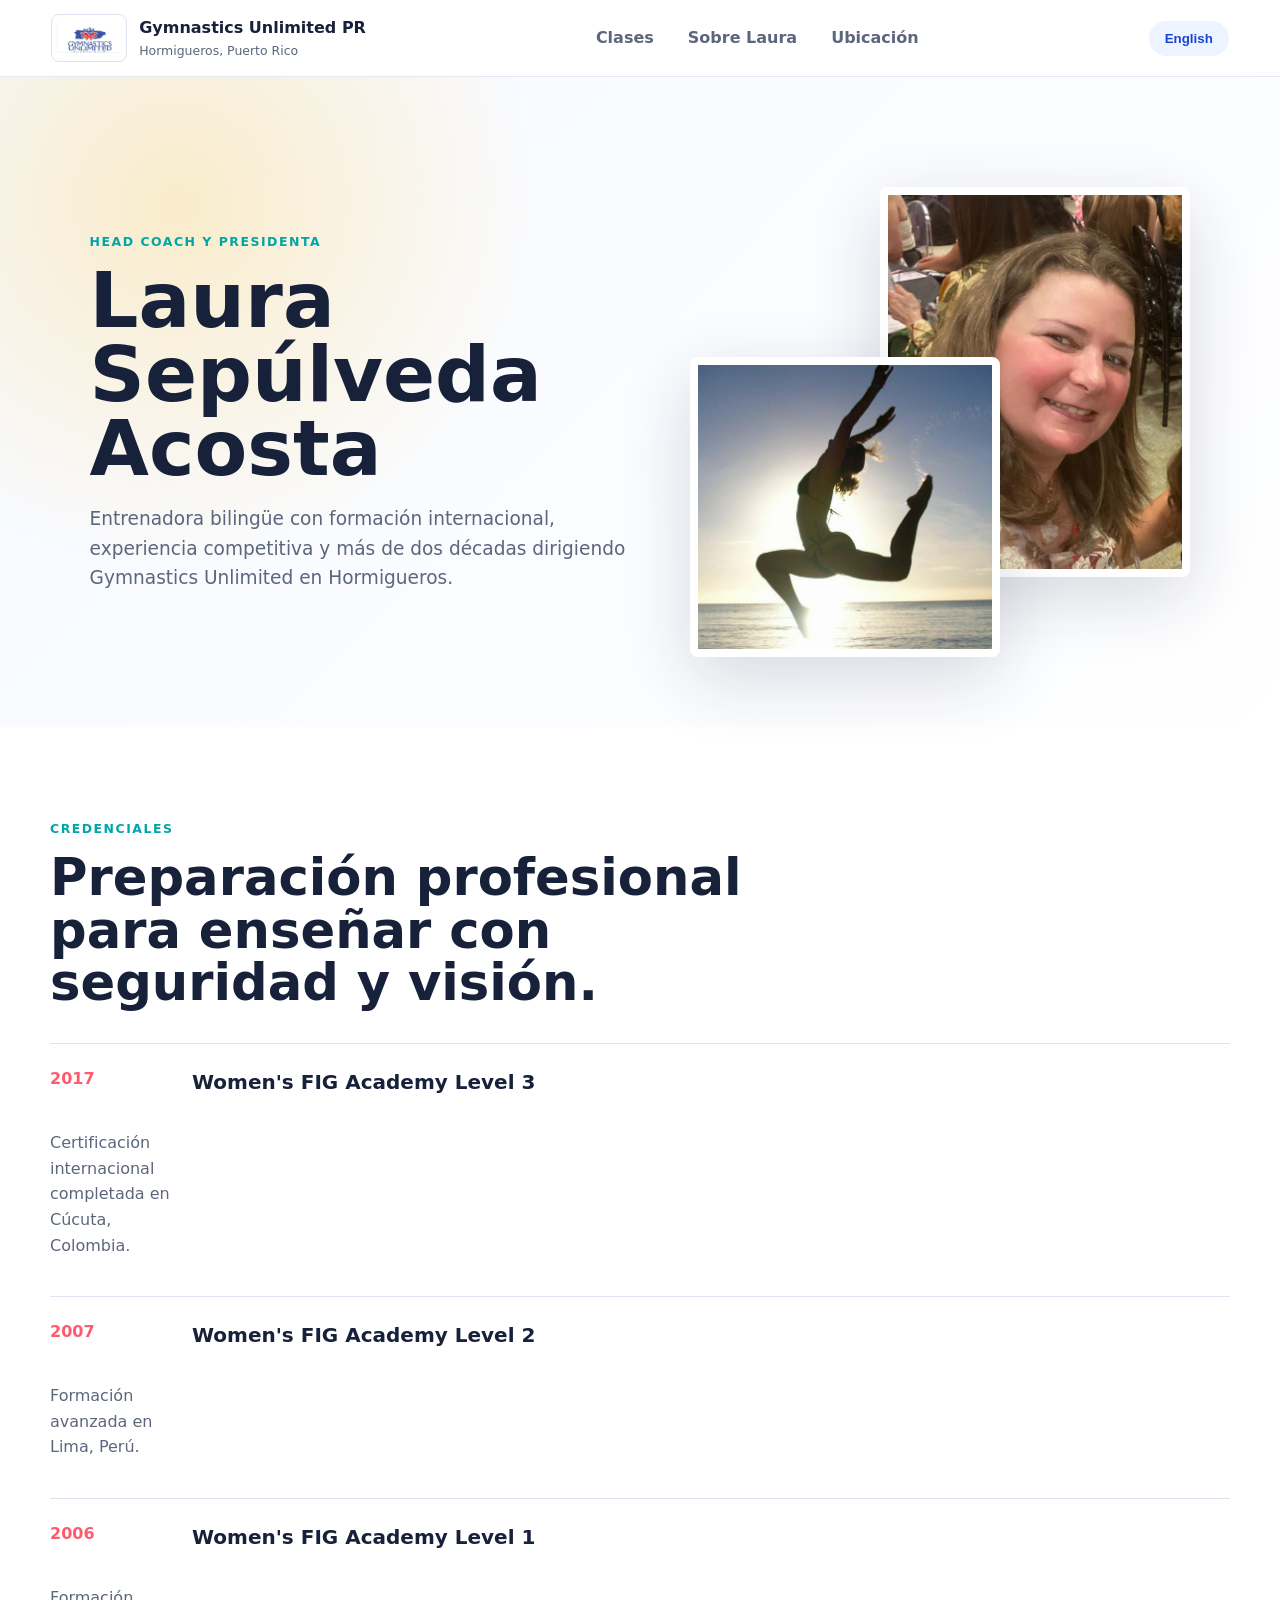
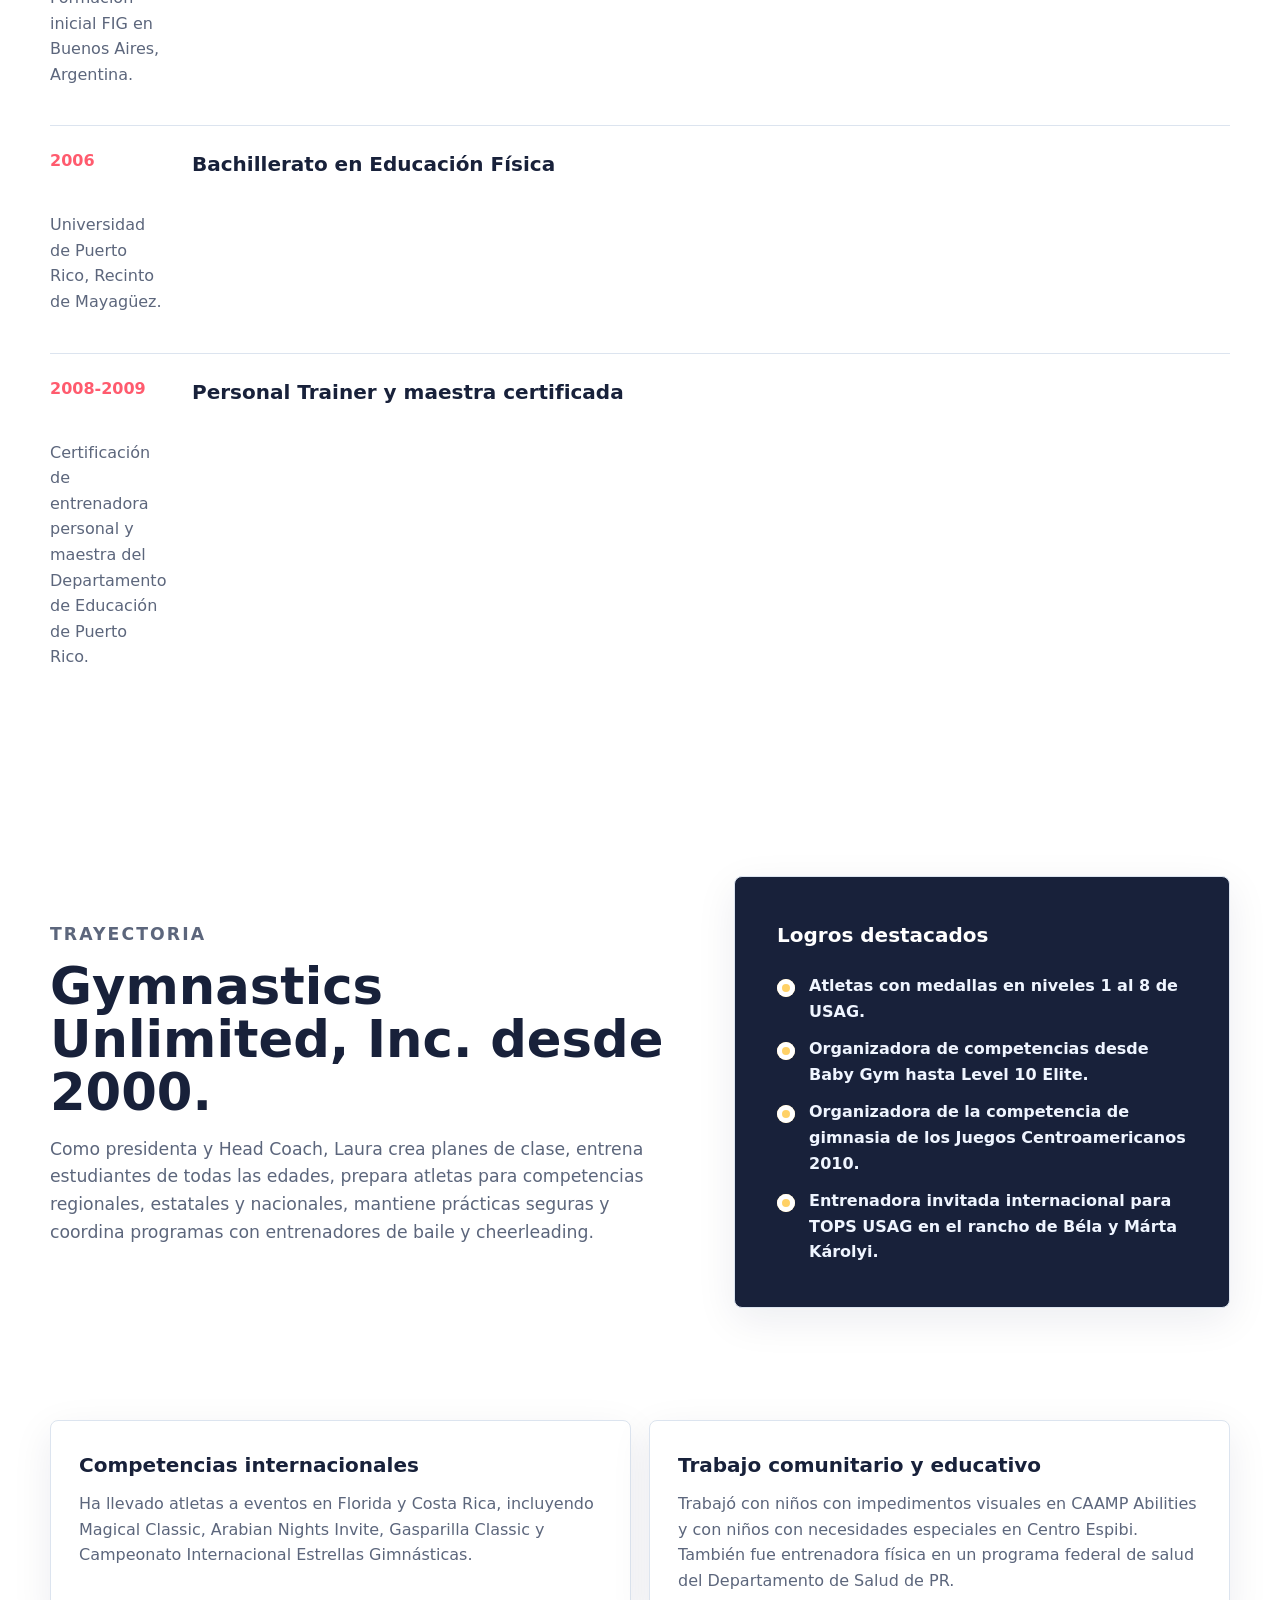
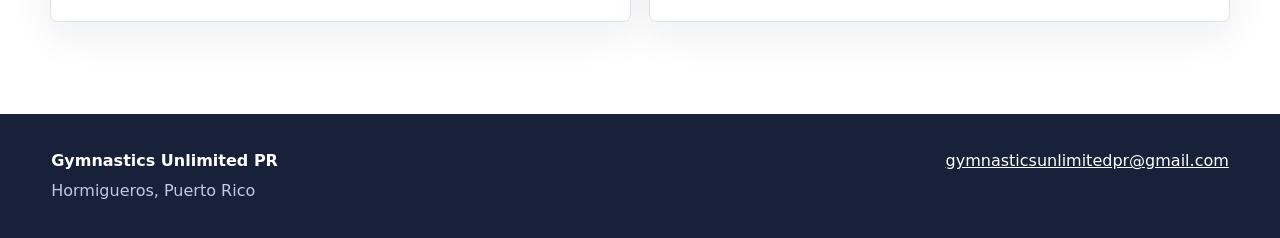
==== about.html @ 0b285df5 "Build Gymnastics Unlimited PR website" ====
<!doctype html>
<html lang="es">
  <head>
    <meta charset="utf-8" />
    <meta name="viewport" content="width=device-width, initial-scale=1" />
    <title>Sobre Laura | Gymnastics Unlimited PR</title>
    <meta name="description" content="Experiencia, certificaciones y logros de Laura Sepulveda Acosta, head coach de Gymnastics Unlimited PR." />
    <link rel="stylesheet" href="styles.css" />
  </head>
  <body>
    <header class="site-header">
      <a class="brand" href="index.html">
        <img class="brand-logo" src="assets/gymnastics-unlimited-logo.jpg" alt="Gymnastics Unlimited Puerto Rico logo" />
        <span><strong>Gymnastics Unlimited PR</strong><small>Hormigueros, Puerto Rico</small></span>
      </a>
      <nav class="nav" aria-label="Main navigation">
        <a href="index.html" data-es="Clases" data-en="Classes">Clases</a>
        <a href="about.html" data-es="Sobre Laura" data-en="About Laura">Sobre Laura</a>
        <a href="location.html" data-es="Ubicación" data-en="Location">Ubicación</a>
      </nav>
      <button class="lang-toggle" type="button" aria-label="Switch language"><span data-lang-label>English</span></button>
    </header>

    <main>
      <section class="page-hero about-hero">
        <div class="about-hero-copy">
          <p class="eyebrow" data-es="Head Coach y presidenta" data-en="Head Coach and president">Head Coach y presidenta</p>
          <h1 data-es="Laura Sepúlveda Acosta" data-en="Laura Sepulveda Acosta">Laura Sepúlveda Acosta</h1>
          <p
            data-es="Entrenadora bilingüe con formación internacional, experiencia competitiva y más de dos décadas dirigiendo Gymnastics Unlimited en Hormigueros."
            data-en="A bilingual coach with international training, competitive experience, and more than two decades leading Gymnastics Unlimited in Hormigueros."
          >
            Entrenadora bilingüe con formación internacional, experiencia competitiva y más de dos décadas dirigiendo Gymnastics Unlimited en Hormigueros.
          </p>
        </div>
        <div class="about-photo-stack" aria-label="Fotos de Laura Sepulveda Acosta">
          <img class="about-portrait" src="assets/laura-portrait.jpg" alt="Retrato de Laura Sepulveda Acosta" />
          <img class="about-action" src="assets/laura-gymnastics-action.jpg" alt="Laura realizando una figura gimnastica frente al mar" />
        </div>
      </section>

      <section class="section timeline-section">
        <div class="section-heading">
          <p class="eyebrow" data-es="Credenciales" data-en="Credentials">Credenciales</p>
          <h2 data-es="Preparación profesional para enseñar con seguridad y visión." data-en="Professional preparation to teach with safety and vision.">
            Preparación profesional para enseñar con seguridad y visión.
          </h2>
        </div>

        <div class="timeline">
          <article>
            <span>2017</span>
            <h3 data-es="Women's FIG Academy Level 3" data-en="Women's FIG Academy Level 3">Women's FIG Academy Level 3</h3>
            <p data-es="Certificación internacional completada en Cúcuta, Colombia." data-en="International certification completed in Cucuta, Colombia.">Certificación internacional completada en Cúcuta, Colombia.</p>
          </article>
          <article>
            <span>2007</span>
            <h3 data-es="Women's FIG Academy Level 2" data-en="Women's FIG Academy Level 2">Women's FIG Academy Level 2</h3>
            <p data-es="Formación avanzada en Lima, Perú." data-en="Advanced training in Lima, Peru.">Formación avanzada en Lima, Perú.</p>
          </article>
          <article>
            <span>2006</span>
            <h3 data-es="Women's FIG Academy Level 1" data-en="Women's FIG Academy Level 1">Women's FIG Academy Level 1</h3>
            <p data-es="Formación inicial FIG en Buenos Aires, Argentina." data-en="FIG foundational training in Buenos Aires, Argentina.">Formación inicial FIG en Buenos Aires, Argentina.</p>
          </article>
          <article>
            <span>2006</span>
            <h3 data-es="Bachillerato en Educación Física" data-en="Bachelor's in Physical Education">Bachillerato en Educación Física</h3>
            <p data-es="Universidad de Puerto Rico, Recinto de Mayagüez." data-en="University of Puerto Rico, Mayaguez Campus.">Universidad de Puerto Rico, Recinto de Mayagüez.</p>
          </article>
          <article>
            <span>2008-2009</span>
            <h3 data-es="Personal Trainer y maestra certificada" data-en="Personal trainer and certified teacher">Personal Trainer y maestra certificada</h3>
            <p data-es="Certificación de entrenadora personal y maestra del Departamento de Educación de Puerto Rico." data-en="Personal trainer certification and certified teacher with Puerto Rico's Department of Education.">
              Certificación de entrenadora personal y maestra del Departamento de Educación de Puerto Rico.
            </p>
          </article>
        </div>
      </section>

      <section class="section split">
        <div>
          <p class="eyebrow" data-es="Trayectoria" data-en="Experience">Trayectoria</p>
          <h2 data-es="Gymnastics Unlimited, Inc. desde 2000." data-en="Gymnastics Unlimited, Inc. since 2000.">Gymnastics Unlimited, Inc. desde 2000.</h2>
          <p
            data-es="Como presidenta y Head Coach, Laura crea planes de clase, entrena estudiantes de todas las edades, prepara atletas para competencias regionales, estatales y nacionales, mantiene prácticas seguras y coordina programas con entrenadores de baile y cheerleading."
            data-en="As president and Head Coach, Laura creates lesson plans, coaches students of all ages, prepares athletes for regional, state, and national competitions, maintains safe practices, and coordinates programs with dance and cheerleading coaches."
          >
            Como presidenta y Head Coach, Laura crea planes de clase, entrena estudiantes de todas las edades, prepara atletas para competencias regionales, estatales y nacionales, mantiene prácticas seguras y coordina programas con entrenadores de baile y cheerleading.
          </p>
        </div>
        <div class="panel accent">
          <h3 data-es="Logros destacados" data-en="Selected achievements">Logros destacados</h3>
          <ul class="check-list">
            <li data-es="Atletas con medallas en niveles 1 al 8 de USAG." data-en="Athletes with medals in USAG Levels 1 through 8.">Atletas con medallas en niveles 1 al 8 de USAG.</li>
            <li data-es="Organizadora de competencias desde Baby Gym hasta Level 10 Elite." data-en="Organizer of competitions from Baby Gym to Level 10 Elite.">Organizadora de competencias desde Baby Gym hasta Level 10 Elite.</li>
            <li data-es="Organizadora de la competencia de gimnasia de los Juegos Centroamericanos 2010." data-en="Organizer of the gymnastics competition at the 2010 Central American Games.">Organizadora de la competencia de gimnasia de los Juegos Centroamericanos 2010.</li>
            <li data-es="Entrenadora invitada internacional para TOPS USAG en el rancho de Béla y Márta Károlyi." data-en="Invited international coach for TOPS USAG at Bela and Marta Karolyi Ranch.">Entrenadora invitada internacional para TOPS USAG en el rancho de Béla y Márta Károlyi.</li>
          </ul>
        </div>
      </section>

      <section class="section event-grid">
        <article>
          <h3 data-es="Competencias internacionales" data-en="International competitions">Competencias internacionales</h3>
          <p data-es="Ha llevado atletas a eventos en Florida y Costa Rica, incluyendo Magical Classic, Arabian Nights Invite, Gasparilla Classic y Campeonato Internacional Estrellas Gimnásticas." data-en="She has led athletes to events in Florida and Costa Rica, including Magical Classic, Arabian Nights Invite, Gasparilla Classic, and Campeonato Internacional Estrellas Gimnasticas.">
            Ha llevado atletas a eventos en Florida y Costa Rica, incluyendo Magical Classic, Arabian Nights Invite, Gasparilla Classic y Campeonato Internacional Estrellas Gimnásticas.
          </p>
        </article>
        <article>
          <h3 data-es="Trabajo comunitario y educativo" data-en="Community and education work">Trabajo comunitario y educativo</h3>
          <p data-es="Trabajó con niños con impedimentos visuales en CAAMP Abilities y con niños con necesidades especiales en Centro Espibi. También fue entrenadora física en un programa federal de salud del Departamento de Salud de PR." data-en="She worked with visually impaired children at CAAMP Abilities and with children with special needs at Centro Espibi. She also served as a physical fitness trainer in a federal health program with Puerto Rico's Health Department.">
            Trabajó con niños con impedimentos visuales en CAAMP Abilities y con niños con necesidades especiales en Centro Espibi. También fue entrenadora física en un programa federal de salud del Departamento de Salud de PR.
          </p>
        </article>
      </section>
    </main>

    <footer class="footer">
      <div><strong>Gymnastics Unlimited PR</strong><p>Hormigueros, Puerto Rico</p></div>
      <a href="mailto:gymnasticsunlimitedpr@gmail.com">gymnasticsunlimitedpr@gmail.com</a>
    </footer>

    <script src="script.js"></script>
  </body>
</html>
---- styles.css ----
:root {
  --ink: #18213a;
  --muted: #5c667c;
  --surface: #ffffff;
  --soft: #f4f7fb;
  --line: #dce4ef;
  --coral: #ff5b6e;
  --blue: #1746d3;
  --teal: #00a6a6;
  --yellow: #ffd166;
  --shadow: 0 22px 70px rgba(18, 30, 64, 0.16);
}

* {
  box-sizing: border-box;
}

body {
  margin: 0;
  font-family: Inter, ui-sans-serif, system-ui, -apple-system, BlinkMacSystemFont, "Segoe UI", sans-serif;
  color: var(--ink);
  background: var(--surface);
  line-height: 1.6;
}

a {
  color: inherit;
}

.site-header {
  position: sticky;
  top: 0;
  z-index: 20;
  display: flex;
  align-items: center;
  justify-content: space-between;
  gap: 24px;
  padding: 14px clamp(18px, 4vw, 54px);
  background: rgba(255, 255, 255, 0.92);
  border-bottom: 1px solid rgba(220, 228, 239, 0.8);
  backdrop-filter: blur(18px);
}

.brand {
  display: inline-flex;
  align-items: center;
  gap: 12px;
  text-decoration: none;
  min-width: 230px;
}

.brand-logo {
  width: 76px;
  height: 48px;
  object-fit: contain;
  background: #fff;
  border: 1px solid var(--line);
  border-radius: 8px;
  padding: 4px;
}

.brand strong,
.brand small {
  display: block;
}

.brand small {
  color: var(--muted);
  font-size: 0.78rem;
}

.nav {
  display: flex;
  align-items: center;
  gap: clamp(14px, 3vw, 34px);
  font-weight: 750;
}

.nav a {
  text-decoration: none;
  color: var(--muted);
}

.nav a:hover {
  color: var(--blue);
}

.lang-toggle,
.button {
  border: 0;
  border-radius: 999px;
  font-weight: 850;
  cursor: pointer;
}

.lang-toggle {
  padding: 10px 16px;
  color: var(--blue);
  background: #edf3ff;
}

.hero {
  position: relative;
  min-height: 760px;
  display: grid;
  align-items: center;
  overflow: hidden;
}

.hero-image,
.hero-overlay {
  position: absolute;
  inset: 0;
}

.hero-image {
  width: 100%;
  height: 100%;
  object-fit: cover;
}

.hero-overlay {
  background:
    linear-gradient(90deg, rgba(255, 255, 255, 0.98) 0%, rgba(255, 255, 255, 0.86) 42%, rgba(255, 255, 255, 0.12) 78%),
    linear-gradient(180deg, rgba(23, 70, 211, 0.08), rgba(255, 91, 110, 0.12));
}

.hero-content {
  position: relative;
  z-index: 2;
  width: min(760px, calc(100% - 36px));
  margin-left: clamp(18px, 7vw, 92px);
  padding: 80px 0;
}

.eyebrow {
  margin: 0 0 12px;
  color: var(--teal);
  font-size: 0.78rem;
  font-weight: 900;
  letter-spacing: 0.12em;
  text-transform: uppercase;
}

h1,
h2,
h3,
p {
  overflow-wrap: anywhere;
}

h1 {
  margin: 0;
  max-width: 780px;
  font-size: clamp(2.55rem, 6vw, 5.8rem);
  line-height: 0.96;
  letter-spacing: 0;
}

h2 {
  margin: 0;
  font-size: clamp(2rem, 4vw, 3.45rem);
  line-height: 1.03;
  letter-spacing: 0;
}

h3 {
  margin: 0 0 10px;
  font-size: 1.25rem;
}

.hero-copy {
  max-width: 680px;
  margin: 24px 0 0;
  color: #34405a;
  font-size: 1.12rem;
}

.hero-actions,
.quick-facts {
  display: flex;
  flex-wrap: wrap;
  gap: 12px;
}

.hero-actions {
  margin-top: 32px;
}

.button {
  display: inline-flex;
  justify-content: center;
  align-items: center;
  min-height: 48px;
  padding: 13px 22px;
  text-decoration: none;
}

.button.primary {
  color: #fff;
  background: var(--blue);
  box-shadow: 0 14px 30px rgba(23, 70, 211, 0.28);
}

.button.secondary {
  color: var(--ink);
  background: #fff;
  border: 1px solid var(--line);
}

.button.full {
  width: 100%;
}

.quick-facts {
  margin-top: 28px;
}

.quick-facts span {
  padding: 9px 13px;
  color: var(--ink);
  background: rgba(255, 255, 255, 0.86);
  border: 1px solid rgba(220, 228, 239, 0.92);
  border-radius: 999px;
  font-weight: 800;
}

.section {
  width: min(1180px, calc(100% - 36px));
  margin: 0 auto;
  padding: 92px 0;
}

.intro,
.split,
.location-layout {
  display: grid;
  grid-template-columns: minmax(0, 1fr) minmax(320px, 0.8fr);
  gap: clamp(26px, 5vw, 72px);
  align-items: center;
}

.intro p:last-child,
.split p {
  color: var(--muted);
  font-size: 1.08rem;
}

.section-heading {
  max-width: 760px;
  margin-bottom: 34px;
}

.program-grid {
  display: grid;
  grid-template-columns: repeat(4, minmax(0, 1fr));
  gap: 18px;
}

.program-card,
.panel,
.price-card,
.directions-card,
.event-grid article {
  background: var(--surface);
  border: 1px solid var(--line);
  border-radius: 8px;
  box-shadow: 0 12px 40px rgba(18, 30, 64, 0.08);
}

.program-card {
  min-height: 260px;
  padding: 24px;
}

.program-card p,
.event-grid p,
.timeline p {
  color: var(--muted);
  margin: 0;
}

.card-tag {
  display: inline-flex;
  margin-bottom: 24px;
  padding: 6px 10px;
  color: var(--blue);
  background: #edf3ff;
  border-radius: 999px;
  font-size: 0.75rem;
  font-weight: 900;
}

.panel,
.price-card,
.directions-card {
  padding: clamp(24px, 4vw, 42px);
}

.panel.accent {
  background: var(--ink);
  color: #fff;
}

.panel.accent .check-list li {
  color: #eff5ff;
}

.check-list {
  display: grid;
  gap: 12px;
  padding: 0;
  margin: 22px 0 0;
  list-style: none;
}

.check-list li {
  position: relative;
  padding-left: 32px;
  color: #34405a;
  font-weight: 750;
}

.check-list li::before {
  content: "";
  position: absolute;
  left: 0;
  top: 0.35em;
  width: 18px;
  height: 18px;
  border-radius: 50%;
  background: var(--yellow);
  box-shadow: inset 0 0 0 5px #fff;
}

.price-card {
  background: linear-gradient(180deg, #1746d3, #0f2a82);
  color: #fff;
  box-shadow: var(--shadow);
}

.price-card p,
.price-card span {
  display: block;
  margin: 0;
}

.price-card strong {
  display: block;
  margin: 8px 0 10px;
  font-size: clamp(3rem, 6vw, 5rem);
  line-height: 1;
}

.price-card hr {
  border: 0;
  border-top: 1px solid rgba(255, 255, 255, 0.24);
  margin: 26px 0;
}

.price-card .button {
  margin-top: 24px;
  background: #fff;
  color: var(--blue);
  box-shadow: none;
}

.proof {
  display: grid;
  grid-template-columns: minmax(0, 1fr) minmax(320px, 0.9fr);
  gap: 36px;
  align-items: center;
  border-top: 1px solid var(--line);
}

.stats {
  display: grid;
  grid-template-columns: repeat(3, 1fr);
  gap: 12px;
}

.stats div {
  padding: 22px;
  background: var(--soft);
  border-radius: 8px;
}

.stats strong,
.stats span {
  display: block;
}

.stats strong {
  color: var(--coral);
  font-size: 2rem;
  line-height: 1;
}

.stats span {
  margin-top: 8px;
  color: var(--muted);
  font-weight: 750;
}

.text-link {
  color: var(--blue);
  font-weight: 900;
}

.page-hero {
  padding: 110px clamp(18px, 7vw, 92px) 70px;
  background: radial-gradient(circle at 14% 20%, rgba(255, 209, 102, 0.34), transparent 30%), linear-gradient(135deg, #f6f9ff, #fff);
}

.about-hero {
  display: grid;
  grid-template-columns: minmax(0, 1fr) minmax(320px, 500px);
  gap: clamp(28px, 5vw, 70px);
  align-items: center;
}

.about-hero-copy {
  min-width: 0;
}

.page-hero.compact {
  padding-bottom: 46px;
}

.page-hero h1,
.page-hero p {
  max-width: 850px;
}

.page-hero p:last-child {
  color: var(--muted);
  font-size: 1.16rem;
}

.about-photo-stack {
  position: relative;
  min-height: 470px;
}

.about-photo-stack img {
  position: absolute;
  display: block;
  width: 62%;
  object-fit: cover;
  border: 8px solid #fff;
  border-radius: 8px;
  box-shadow: var(--shadow);
}

.about-portrait {
  top: 0;
  right: 0;
  height: 390px;
  object-position: center top;
}

.about-action {
  left: 0;
  bottom: 0;
  height: 300px;
  object-position: center;
}

.timeline {
  display: grid;
  gap: 16px;
}

.timeline article {
  display: grid;
  grid-template-columns: 120px minmax(0, 1fr);
  gap: 22px;
  padding: 22px 0;
  border-top: 1px solid var(--line);
}

.timeline span {
  color: var(--coral);
  font-weight: 900;
}

.event-grid {
  display: grid;
  grid-template-columns: repeat(2, 1fr);
  gap: 18px;
  padding-top: 20px;
}

.event-grid article {
  padding: 28px;
}

.map-card {
  min-height: 520px;
  overflow: hidden;
  border-radius: 8px;
  box-shadow: var(--shadow);
}

.map-card iframe {
  width: 100%;
  height: 520px;
  border: 0;
}

address {
  color: var(--muted);
  font-style: normal;
  margin: 18px 0 26px;
}

.directions-card .button + .button {
  margin-top: 12px;
}

.footer {
  display: flex;
  justify-content: space-between;
  gap: 20px;
  padding: 34px clamp(18px, 4vw, 54px);
  color: #fff;
  background: var(--ink);
}

.footer p {
  margin: 4px 0 0;
  color: #bfcae0;
}

@media (max-width: 980px) {
  .site-header {
    flex-wrap: wrap;
  }

  .nav {
    order: 3;
    width: 100%;
    justify-content: space-between;
  }

  .hero {
    min-height: 690px;
  }

  .hero-overlay {
    background: linear-gradient(90deg, rgba(255, 255, 255, 0.98), rgba(255, 255, 255, 0.8));
  }

  .intro,
  .split,
  .proof,
  .location-layout {
    grid-template-columns: 1fr;
  }

  .program-grid {
    grid-template-columns: repeat(2, minmax(0, 1fr));
  }

  .about-hero {
    grid-template-columns: 1fr;
  }

  .about-photo-stack {
    min-height: 420px;
    max-width: 560px;
  }
}

@media (max-width: 640px) {
  .brand {
    min-width: auto;
  }

  .brand-logo {
    width: 58px;
    height: 42px;
  }

  .brand small {
    display: none;
  }

  .site-header {
    gap: 12px;
  }

  .nav {
    gap: 8px;
    font-size: 0.92rem;
  }

  .hero-content {
    margin: 0 auto;
  }

  .program-grid,
  .stats,
  .event-grid {
    grid-template-columns: 1fr;
  }

  .timeline article {
    grid-template-columns: 1fr;
    gap: 4px;
  }

  .about-photo-stack {
    min-height: 560px;
  }

  .about-photo-stack img {
    position: static;
    width: 100%;
    height: auto;
    max-height: 330px;
    margin-bottom: 14px;
  }

  .footer {
    display: block;
  }
}
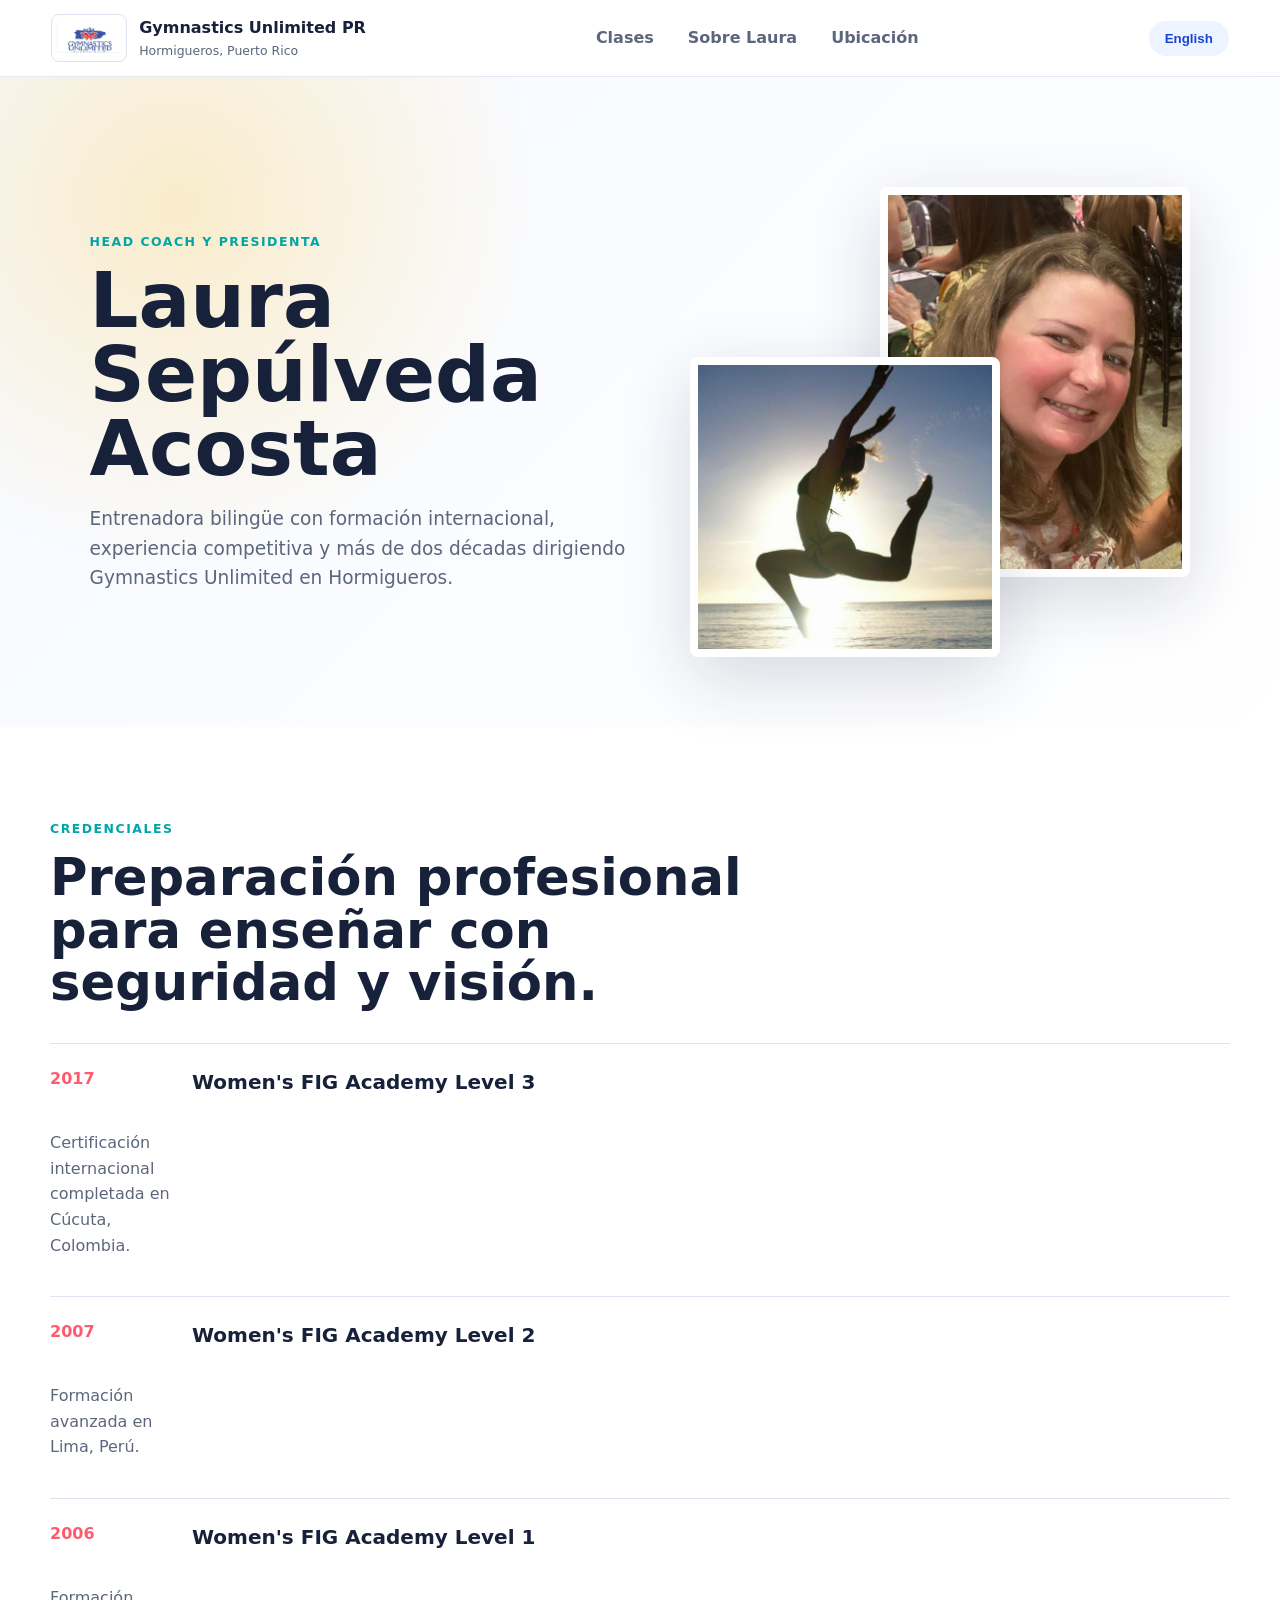
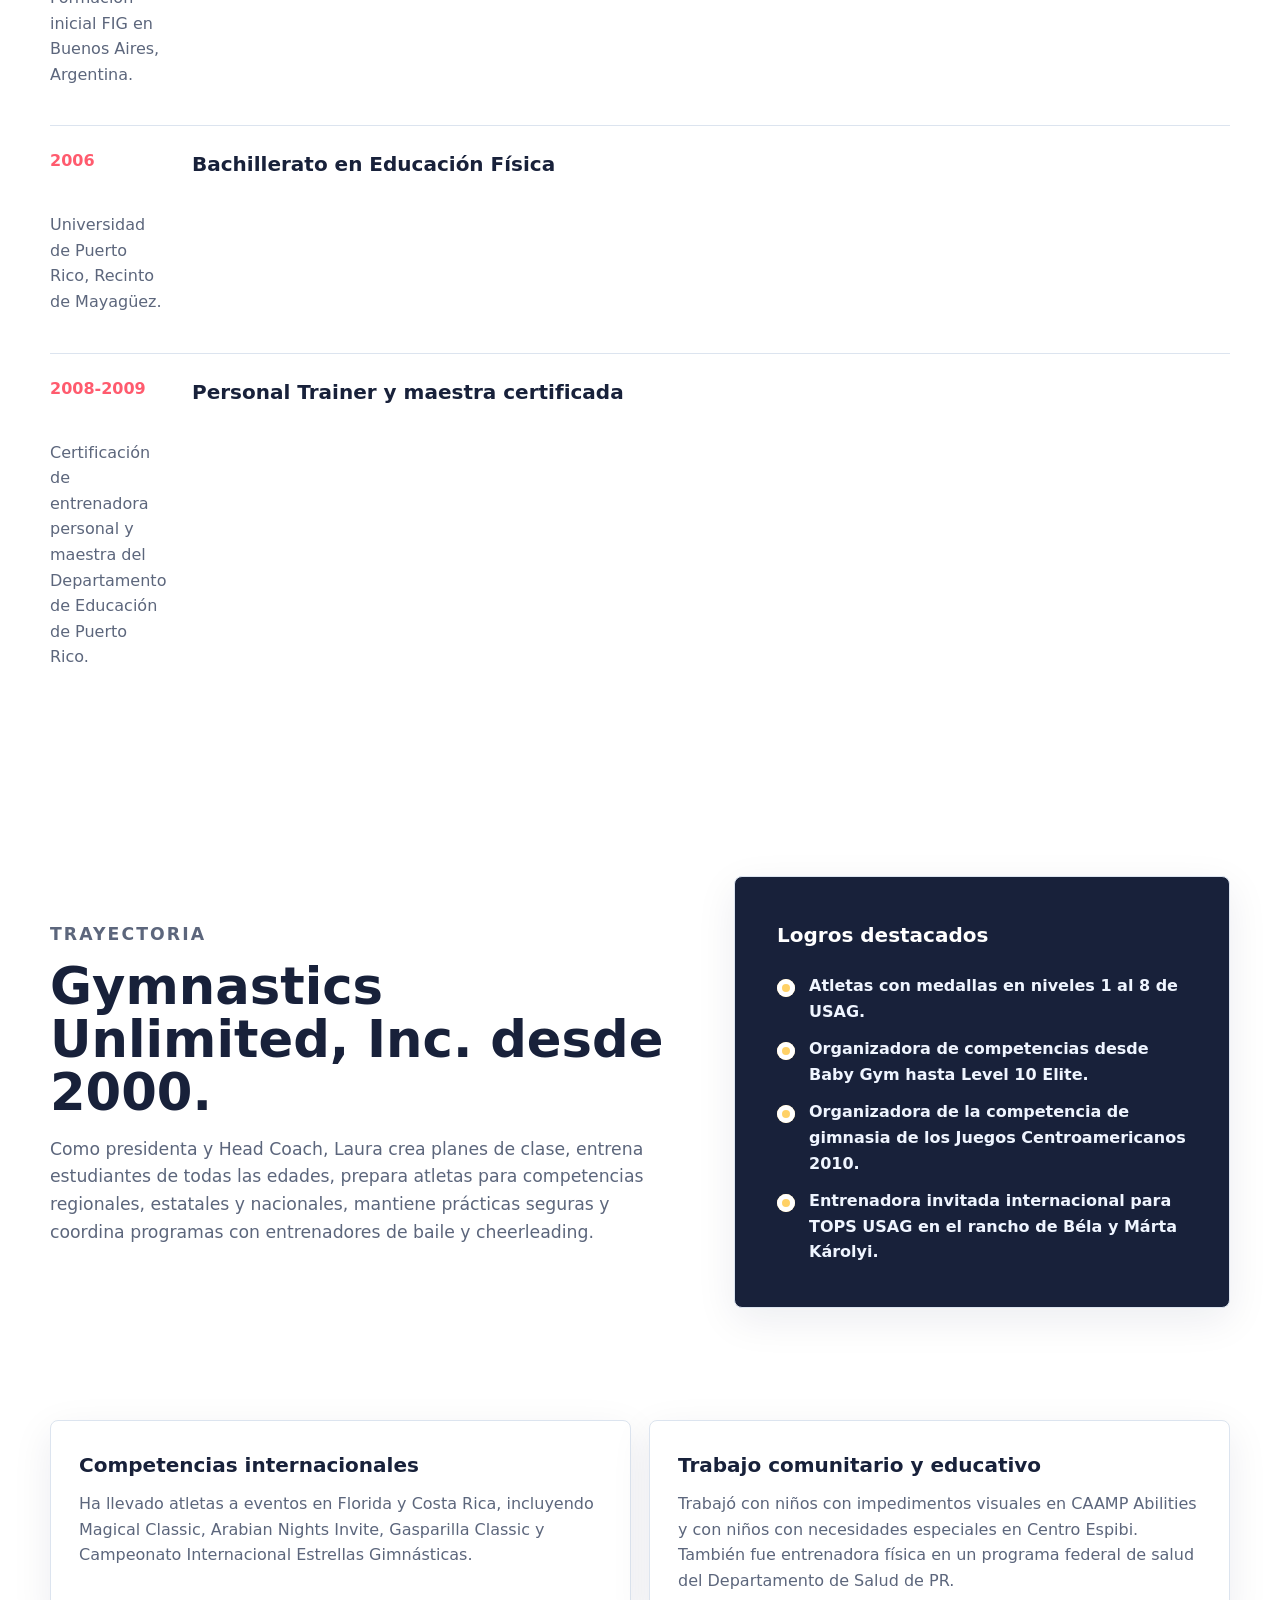
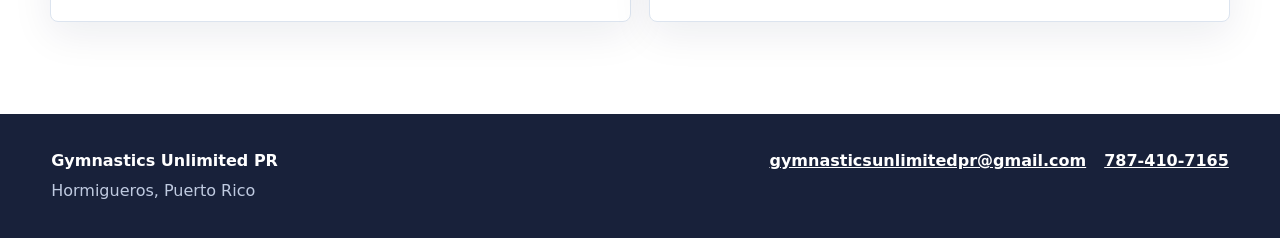
==== commit 22a3206d: "Add phone contact links" ====
--- a/about.html
+++ b/about.html
@@ -118,7 +118,10 @@
 
     <footer class="footer">
       <div><strong>Gymnastics Unlimited PR</strong><p>Hormigueros, Puerto Rico</p></div>
-      <a href="mailto:gymnasticsunlimitedpr@gmail.com">gymnasticsunlimitedpr@gmail.com</a>
+      <div class="footer-contact">
+        <a href="mailto:gymnasticsunlimitedpr@gmail.com">gymnasticsunlimitedpr@gmail.com</a>
+        <a href="tel:+17874107165">787-410-7165</a>
+      </div>
     </footer>
 
     <script src="script.js"></script>
--- a/styles.css
+++ b/styles.css
@@ -365,6 +365,10 @@
   box-shadow: none;
 }
 
+.price-card .button + .button {
+  margin-top: 12px;
+}
+
 .proof {
   display: grid;
   grid-template-columns: minmax(0, 1fr) minmax(320px, 0.9fr);
@@ -532,6 +536,18 @@
   color: #bfcae0;
 }
 
+.footer-contact {
+  display: flex;
+  flex-wrap: wrap;
+  gap: 10px 18px;
+  justify-content: flex-end;
+}
+
+.footer-contact a {
+  color: #fff;
+  font-weight: 800;
+}
+
 @media (max-width: 980px) {
   .site-header {
     flex-wrap: wrap;
@@ -625,4 +641,9 @@
   .footer {
     display: block;
   }
-}
+
+  .footer-contact {
+    justify-content: flex-start;
+    margin-top: 16px;
+  }
+}
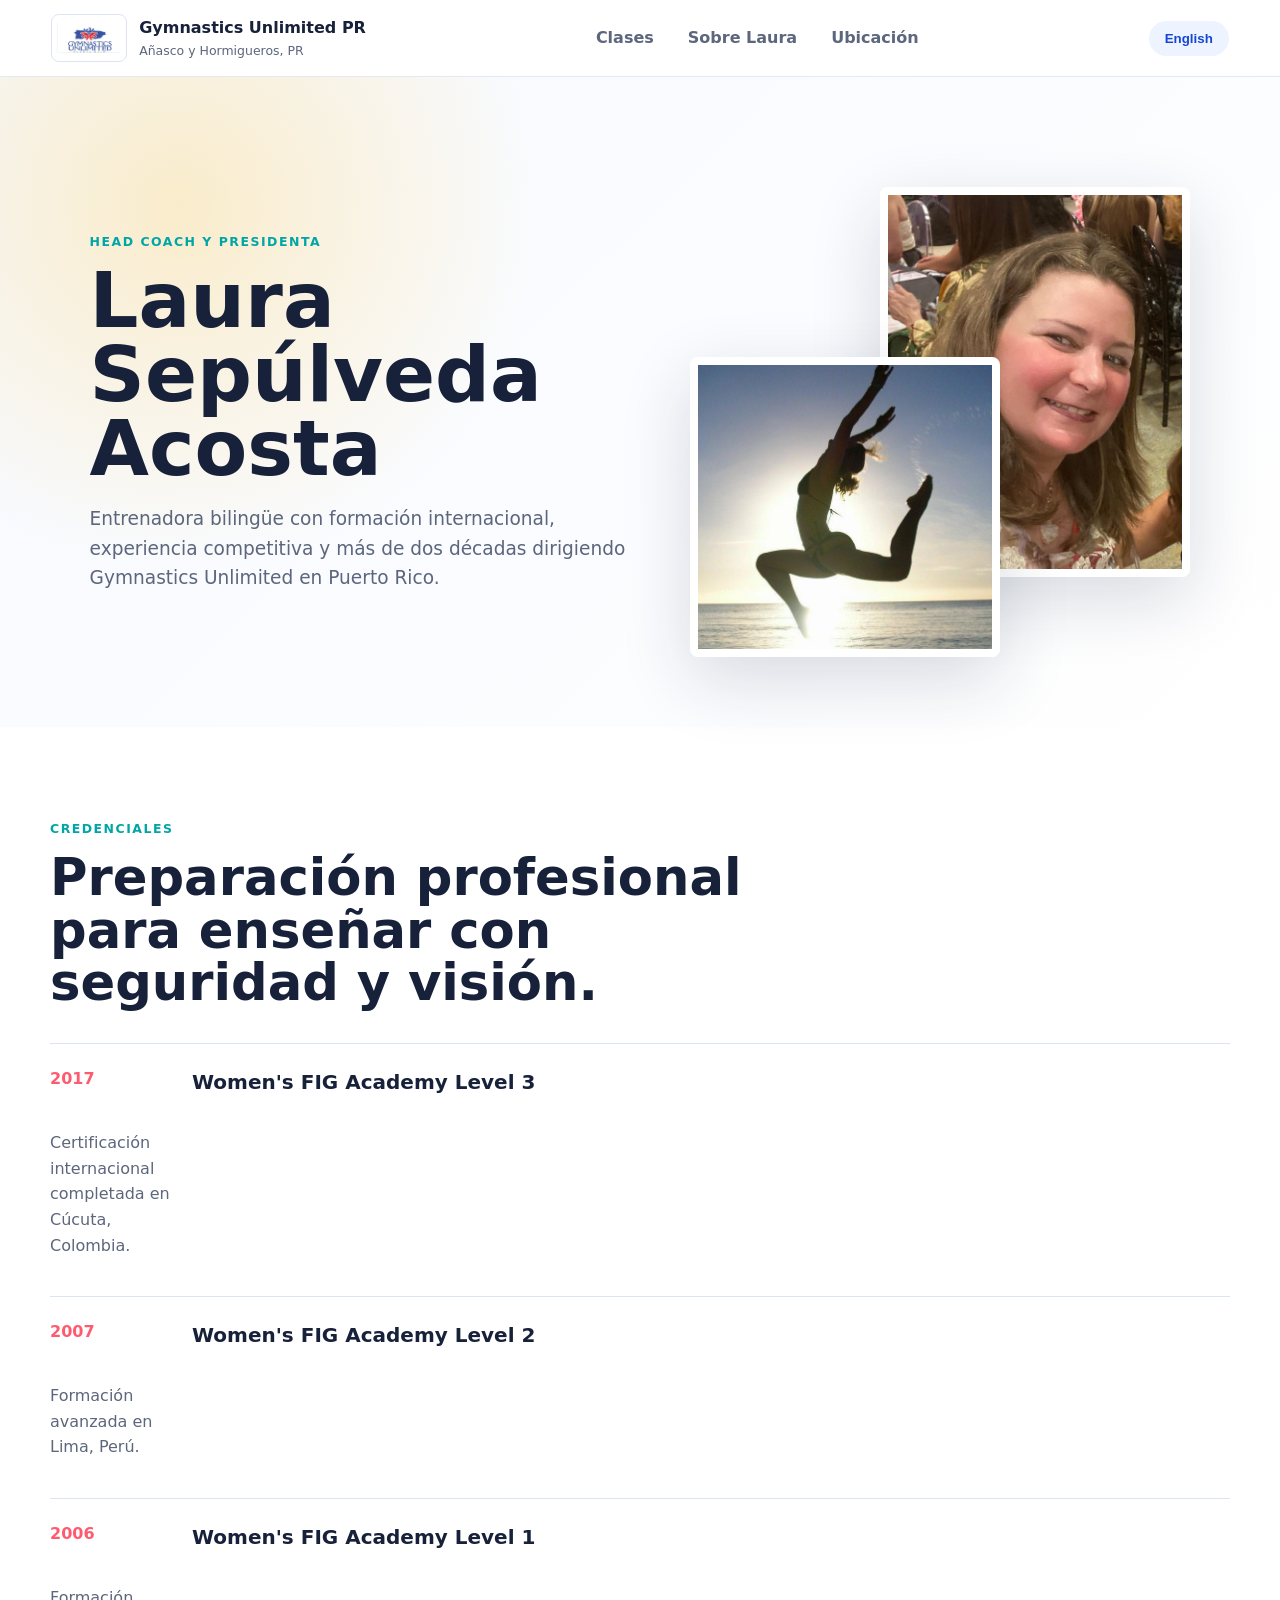
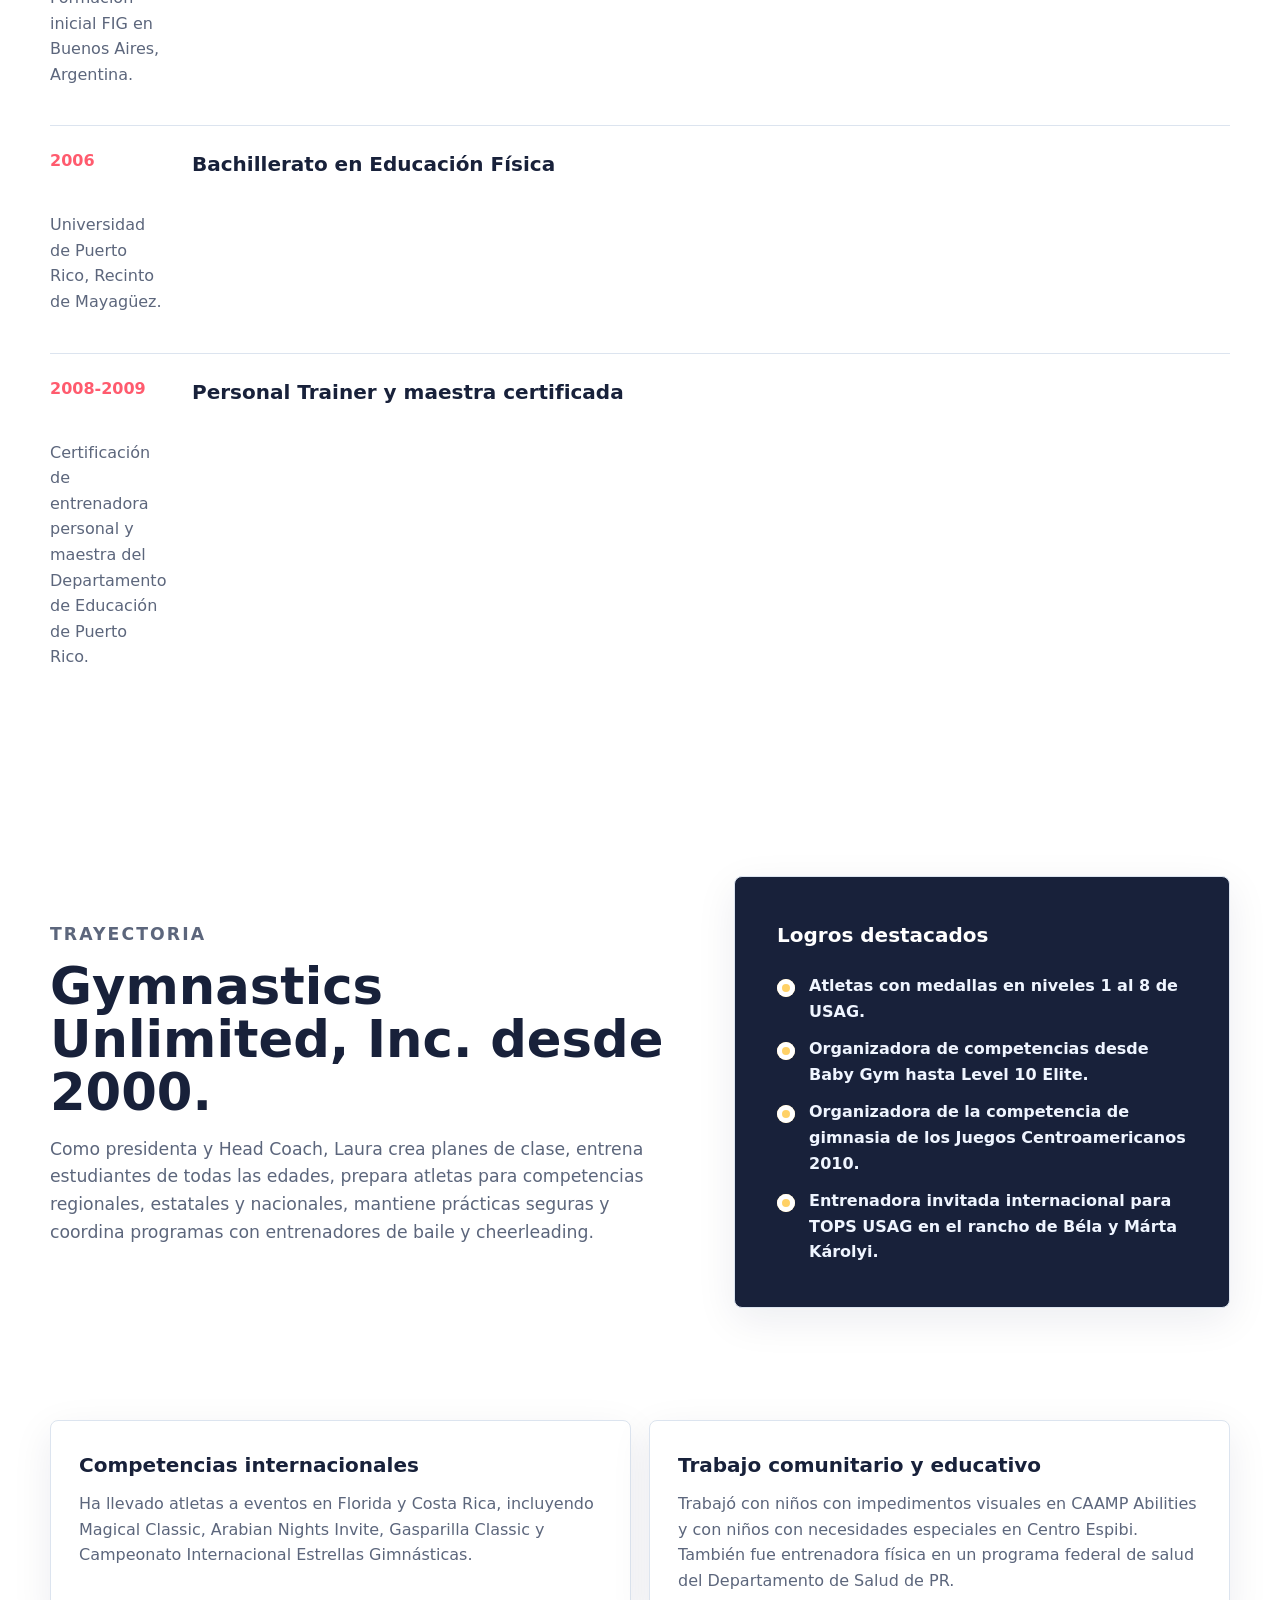
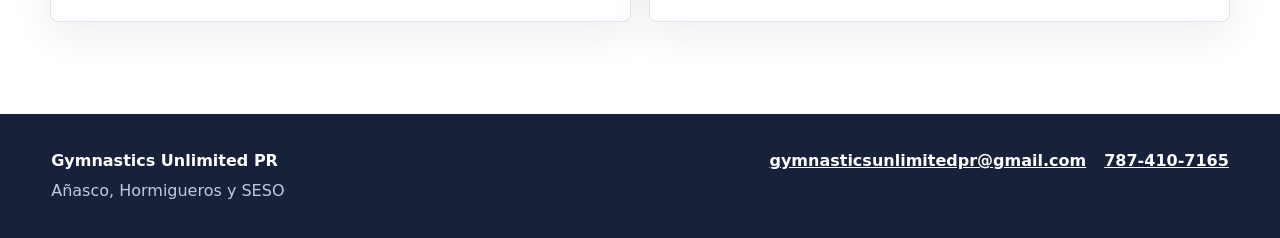
==== commit 7edd03b2: "Update class schedules and locations" ====
--- a/about.html
+++ b/about.html
@@ -11,7 +11,7 @@
     <header class="site-header">
       <a class="brand" href="index.html">
         <img class="brand-logo" src="assets/gymnastics-unlimited-logo.jpg" alt="Gymnastics Unlimited Puerto Rico logo" />
-        <span><strong>Gymnastics Unlimited PR</strong><small>Hormigueros, Puerto Rico</small></span>
+        <span><strong>Gymnastics Unlimited PR</strong><small>Añasco y Hormigueros, PR</small></span>
       </a>
       <nav class="nav" aria-label="Main navigation">
         <a href="index.html" data-es="Clases" data-en="Classes">Clases</a>
@@ -27,10 +27,10 @@
           <p class="eyebrow" data-es="Head Coach y presidenta" data-en="Head Coach and president">Head Coach y presidenta</p>
           <h1 data-es="Laura Sepúlveda Acosta" data-en="Laura Sepulveda Acosta">Laura Sepúlveda Acosta</h1>
           <p
-            data-es="Entrenadora bilingüe con formación internacional, experiencia competitiva y más de dos décadas dirigiendo Gymnastics Unlimited en Hormigueros."
-            data-en="A bilingual coach with international training, competitive experience, and more than two decades leading Gymnastics Unlimited in Hormigueros."
+            data-es="Entrenadora bilingüe con formación internacional, experiencia competitiva y más de dos décadas dirigiendo Gymnastics Unlimited en Puerto Rico."
+            data-en="A bilingual coach with international training, competitive experience, and more than two decades leading Gymnastics Unlimited in Puerto Rico."
           >
-            Entrenadora bilingüe con formación internacional, experiencia competitiva y más de dos décadas dirigiendo Gymnastics Unlimited en Hormigueros.
+            Entrenadora bilingüe con formación internacional, experiencia competitiva y más de dos décadas dirigiendo Gymnastics Unlimited en Puerto Rico.
           </p>
         </div>
         <div class="about-photo-stack" aria-label="Fotos de Laura Sepulveda Acosta">
@@ -117,7 +117,7 @@
     </main>
 
     <footer class="footer">
-      <div><strong>Gymnastics Unlimited PR</strong><p>Hormigueros, Puerto Rico</p></div>
+      <div><strong>Gymnastics Unlimited PR</strong><p>Añasco, Hormigueros y SESO</p></div>
       <div class="footer-contact">
         <a href="mailto:gymnasticsunlimitedpr@gmail.com">gymnasticsunlimitedpr@gmail.com</a>
         <a href="tel:+17874107165">787-410-7165</a>
--- a/styles.css
+++ b/styles.css
@@ -257,6 +257,86 @@
   gap: 18px;
 }
 
+.schedule-section {
+  padding-top: 54px;
+}
+
+.section-heading p:not(.eyebrow) {
+  max-width: 760px;
+  color: var(--muted);
+  font-size: 1.08rem;
+}
+
+.schedule-grid {
+  display: grid;
+  grid-template-columns: repeat(4, minmax(0, 1fr));
+  gap: 18px;
+}
+
+.schedule-card {
+  min-height: 300px;
+  padding: 24px;
+  background: var(--surface);
+  border: 1px solid var(--line);
+  border-radius: 8px;
+  box-shadow: 0 12px 40px rgba(18, 30, 64, 0.08);
+}
+
+.schedule-card.featured {
+  border-color: rgba(23, 70, 211, 0.28);
+  background: linear-gradient(180deg, #ffffff, #f4f8ff);
+}
+
+.schedule-card span {
+  display: inline-flex;
+  margin-bottom: 18px;
+  padding: 6px 10px;
+  color: var(--blue);
+  background: #edf3ff;
+  border-radius: 999px;
+  font-size: 0.75rem;
+  font-weight: 900;
+}
+
+.schedule-card ul {
+  display: grid;
+  gap: 10px;
+  padding: 0;
+  margin: 18px 0;
+  list-style: none;
+}
+
+.schedule-card li {
+  display: grid;
+  gap: 2px;
+  padding: 12px;
+  background: #fff;
+  border: 1px solid var(--line);
+  border-radius: 8px;
+}
+
+.schedule-card strong,
+.schedule-card em {
+  display: block;
+}
+
+.schedule-card strong {
+  color: var(--coral);
+  font-size: 1.2rem;
+  line-height: 1.1;
+}
+
+.schedule-card em {
+  color: var(--ink);
+  font-style: normal;
+  font-weight: 800;
+}
+
+.schedule-card p {
+  color: var(--muted);
+  margin: 0;
+}
+
 .program-card,
 .panel,
 .price-card,
@@ -578,6 +658,10 @@
     grid-template-columns: repeat(2, minmax(0, 1fr));
   }
 
+  .schedule-grid {
+    grid-template-columns: repeat(2, minmax(0, 1fr));
+  }
+
   .about-hero {
     grid-template-columns: 1fr;
   }
@@ -616,6 +700,7 @@
   }
 
   .program-grid,
+  .schedule-grid,
   .stats,
   .event-grid {
     grid-template-columns: 1fr;
